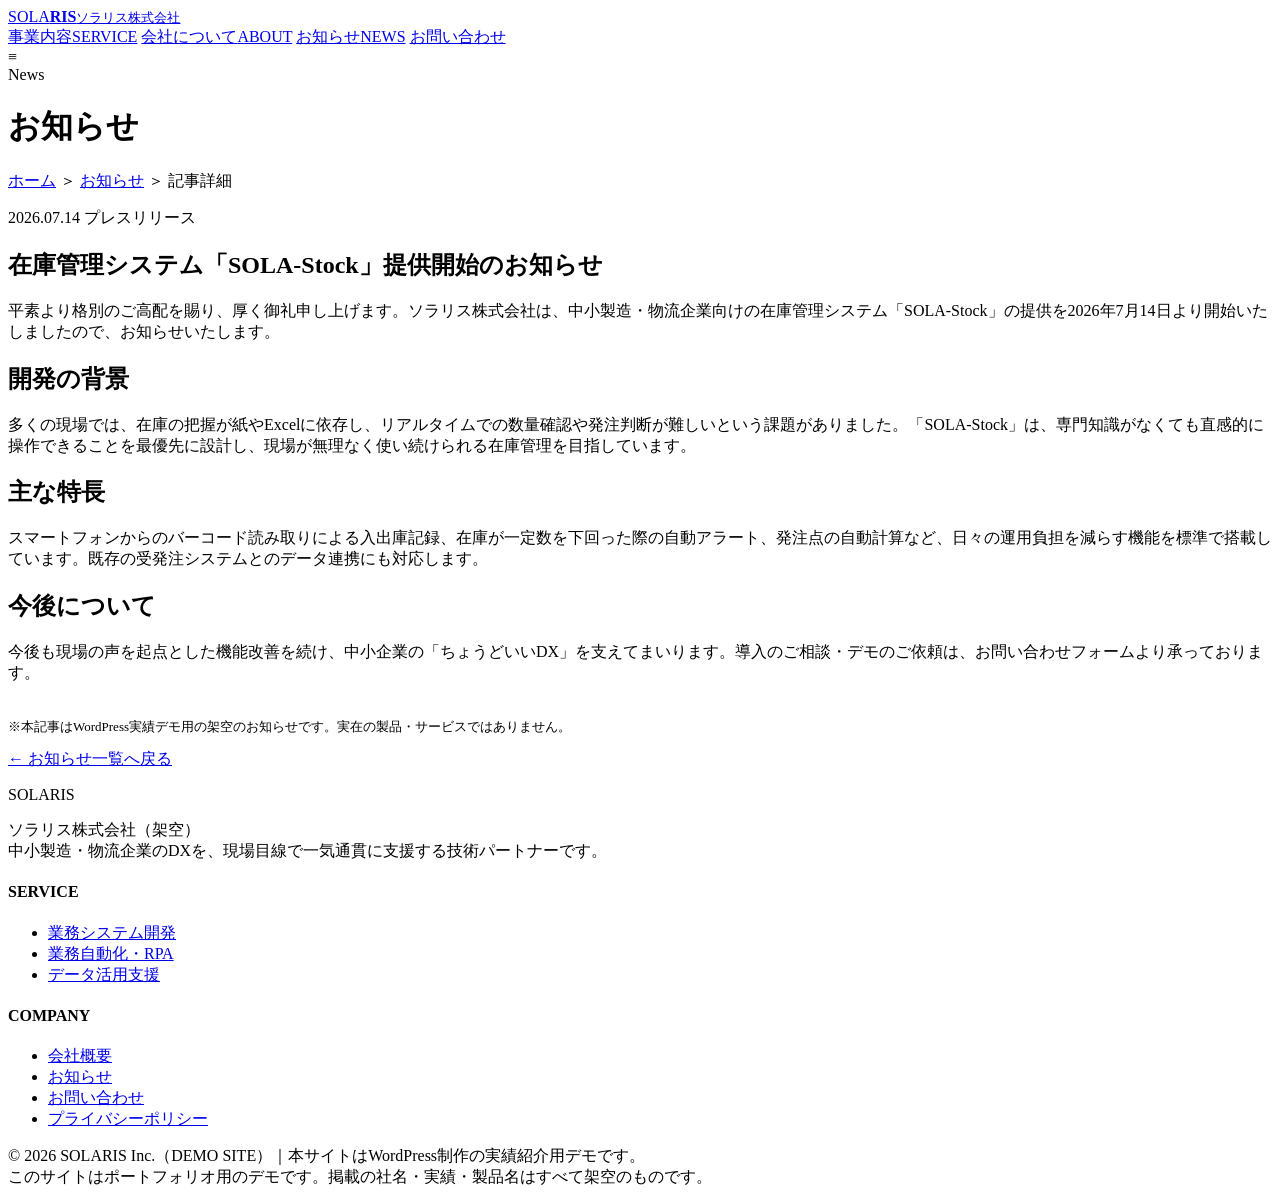
==== news-article.html @ fe6686fa "Add files via upload" ====
<!DOCTYPE html>
<html lang="ja">
<head>
<meta charset="UTF-8">
<meta name="viewport" content="width=device-width, initial-scale=1.0">
<title>在庫管理システム「SOLA-Stock」提供開始のお知らせ｜株式会社SOLARIS（デモ）</title>
<meta name="description" content="WordPress実績用デモ。記事詳細ページのサンプルです。">
<link rel="preconnect" href="https://fonts.googleapis.com">
<link rel="preconnect" href="https://fonts.gstatic.com" crossorigin>
<link href="https://fonts.googleapis.com/css2?family=Noto+Sans+JP:wght@400;500;700&family=Zen+Old+Mincho:wght@500;600&display=swap" rel="stylesheet">
<link rel="stylesheet" href="assets/style.css">
</head>
<body>

<header class="hdr">
  <div class="hdr__in">
    <a class="logo" href="index.html">SOLA<b>RIS</b><small>ソラリス株式会社</small></a>
    <nav class="nav">
      <a href="index.html#service">事業内容<span class="en">SERVICE</span></a>
      <a href="index.html#about">会社について<span class="en">ABOUT</span></a>
      <a href="news.html">お知らせ<span class="en">NEWS</span></a>
      <a class="nav__cta" href="index.html#contact">お問い合わせ</a>
    </nav>
    <div class="hdr__menu">≡</div>
  </div>
</header>

<div class="pagehead">
  <span class="en">News</span>
  <h1>お知らせ</h1>
</div>

<div class="inner">
  <p class="crumb"><a href="index.html">ホーム</a> ＞ <a href="news.html">お知らせ</a> ＞ 記事詳細</p>
</div>

<article class="article">
  <div class="article__meta">
    <span class="news-item__date">2026.07.14</span>
    <span class="news-item__cat press">プレスリリース</span>
  </div>
  <h1>在庫管理システム「SOLA-Stock」提供開始のお知らせ</h1>

  <div class="article__body">
    <p>平素より格別のご高配を賜り、厚く御礼申し上げます。ソラリス株式会社は、中小製造・物流企業向けの在庫管理システム「SOLA-Stock」の提供を2026年7月14日より開始いたしましたので、お知らせいたします。</p>

    <h2>開発の背景</h2>
    <p>多くの現場では、在庫の把握が紙やExcelに依存し、リアルタイムでの数量確認や発注判断が難しいという課題がありました。「SOLA-Stock」は、専門知識がなくても直感的に操作できることを最優先に設計し、現場が無理なく使い続けられる在庫管理を目指しています。</p>

    <h2>主な特長</h2>
    <p>スマートフォンからのバーコード読み取りによる入出庫記録、在庫が一定数を下回った際の自動アラート、発注点の自動計算など、日々の運用負担を減らす機能を標準で搭載しています。既存の受発注システムとのデータ連携にも対応します。</p>

    <h2>今後について</h2>
    <p>今後も現場の声を起点とした機能改善を続け、中小企業の「ちょうどいいDX」を支えてまいります。導入のご相談・デモのご依頼は、お問い合わせフォームより承っております。</p>

    <p style="font-size:13px;color:var(--sub);margin-top:34px">※本記事はWordPress実績デモ用の架空のお知らせです。実在の製品・サービスではありません。</p>
  </div>

  <div class="article__back"><a class="link-btn" href="news.html">← お知らせ一覧へ戻る</a></div>
</article>

<footer class="ft">
  <div class="inner">
    <div class="ft__grid">
      <div>
        <p class="ft__logo">SOLARIS</p>
        <p class="ft__desc">ソラリス株式会社（架空）<br>中小製造・物流企業のDXを、現場目線で一気通貫に支援する技術パートナーです。</p>
      </div>
      <div>
        <h4>SERVICE</h4>
        <ul>
          <li><a href="index.html#service">業務システム開発</a></li>
          <li><a href="index.html#service">業務自動化・RPA</a></li>
          <li><a href="index.html#service">データ活用支援</a></li>
        </ul>
      </div>
      <div>
        <h4>COMPANY</h4>
        <ul>
          <li><a href="index.html#about">会社概要</a></li>
          <li><a href="news.html">お知らせ</a></li>
          <li><a href="index.html#contact">お問い合わせ</a></li>
          <li><a href="#">プライバシーポリシー</a></li>
        </ul>
      </div>
    </div>
    <div class="ft__bottom">© 2026 SOLARIS Inc.（DEMO SITE）｜本サイトはWordPress制作の実績紹介用デモです。</div>
  </div>
</footer>
<div class="demo-note">このサイトはポートフォリオ用のデモです。掲載の社名・実績・製品名はすべて架空のものです。</div>

</body>
</html>
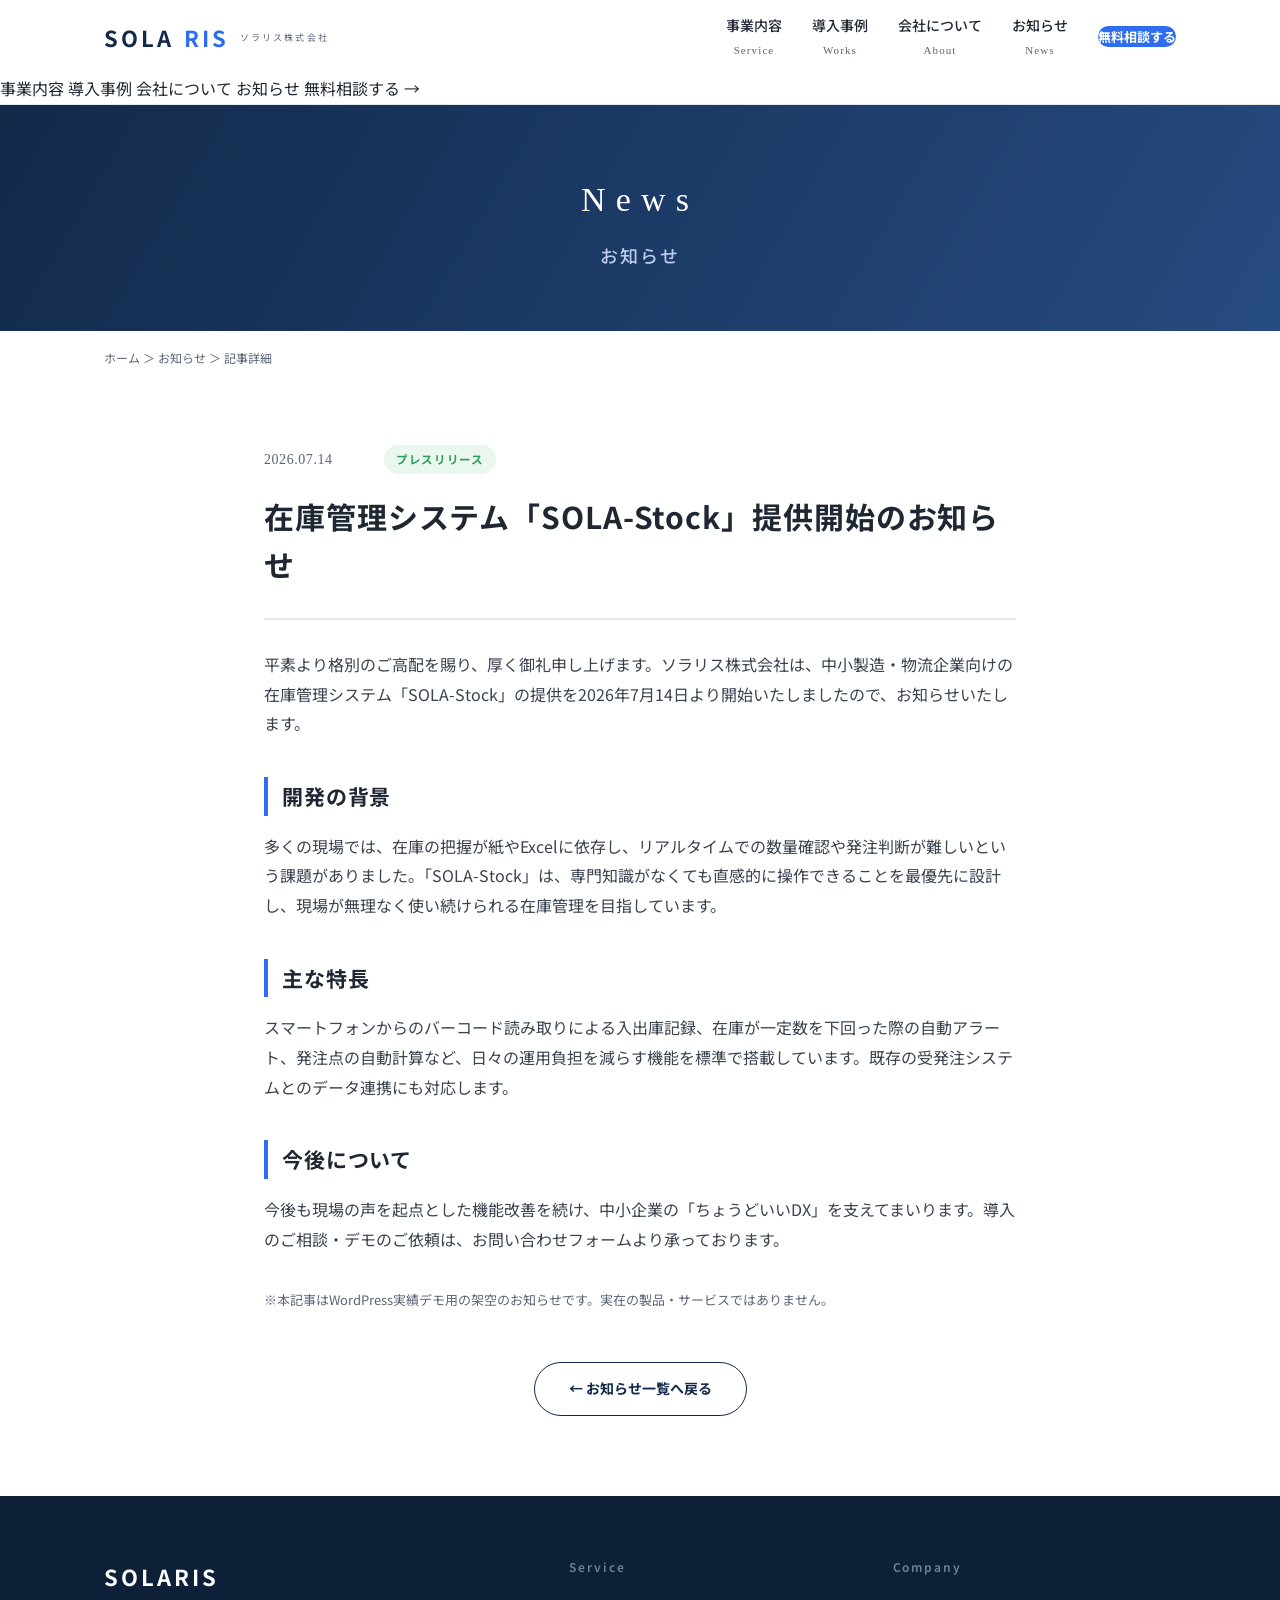
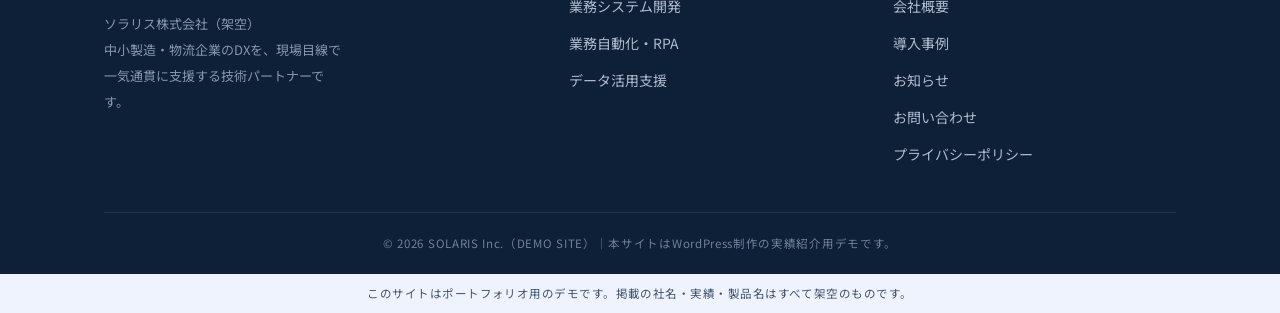
==== commit f7f8de45: "デザインリニューアル：写真主体のモダンデザインに刷新（トップ・下層）" ====
--- a/news-article.html
+++ b/news-article.html
@@ -7,27 +7,38 @@
 <meta name="description" content="WordPress実績用デモ。記事詳細ページのサンプルです。">
 <link rel="preconnect" href="https://fonts.googleapis.com">
 <link rel="preconnect" href="https://fonts.gstatic.com" crossorigin>
-<link href="https://fonts.googleapis.com/css2?family=Noto+Sans+JP:wght@400;500;700&family=Zen+Old+Mincho:wght@500;600&display=swap" rel="stylesheet">
+<link href="https://fonts.googleapis.com/css2?family=Noto+Sans+JP:wght@400;500;700;900&family=Montserrat:wght@500;600;700;800&display=swap" rel="stylesheet">
 <link rel="stylesheet" href="assets/style.css">
 </head>
 <body>
 
-<header class="hdr">
+<header class="hdr" id="hdr">
   <div class="hdr__in">
     <a class="logo" href="index.html">SOLA<b>RIS</b><small>ソラリス株式会社</small></a>
     <nav class="nav">
-      <a href="index.html#service">事業内容<span class="en">SERVICE</span></a>
-      <a href="index.html#about">会社について<span class="en">ABOUT</span></a>
-      <a href="news.html">お知らせ<span class="en">NEWS</span></a>
-      <a class="nav__cta" href="index.html#contact">お問い合わせ</a>
+      <a href="index.html#service">事業内容<span class="en">Service</span></a>
+      <a href="index.html#works">導入事例<span class="en">Works</span></a>
+      <a href="index.html#about">会社について<span class="en">About</span></a>
+      <a href="news.html">お知らせ<span class="en">News</span></a>
+      <a class="nav__cta" href="index.html#contact">無料相談する<svg viewBox="0 0 24 24" fill="none" stroke="currentColor" stroke-width="2.2" stroke-linecap="round" stroke-linejoin="round"><path d="M5 12h14M13 6l6 6-6 6"/></svg></a>
     </nav>
-    <div class="hdr__menu">≡</div>
+    <button class="hdr__menu" id="menuBtn" aria-label="メニュー"><span></span><span></span><span></span></button>
+  </div>
+  <div class="drawer" id="drawer">
+    <a href="index.html#service">事業内容</a>
+    <a href="index.html#works">導入事例</a>
+    <a href="index.html#about">会社について</a>
+    <a href="news.html">お知らせ</a>
+    <a class="drawer__cta" href="index.html#contact">無料相談する →</a>
   </div>
 </header>
 
 <div class="pagehead">
-  <span class="en">News</span>
-  <h1>お知らせ</h1>
+  <div class="pagehead__bg"><img src="assets/img/hero.jpg" alt=""></div>
+  <div class="inner">
+    <span class="en">News</span>
+    <h1>お知らせ</h1>
+  </div>
 </div>
 
 <div class="inner">
@@ -63,11 +74,11 @@
   <div class="inner">
     <div class="ft__grid">
       <div>
-        <p class="ft__logo">SOLARIS</p>
+        <p class="ft__logo">SOLA<b>RIS</b></p>
         <p class="ft__desc">ソラリス株式会社（架空）<br>中小製造・物流企業のDXを、現場目線で一気通貫に支援する技術パートナーです。</p>
       </div>
       <div>
-        <h4>SERVICE</h4>
+        <h4>Service</h4>
         <ul>
           <li><a href="index.html#service">業務システム開発</a></li>
           <li><a href="index.html#service">業務自動化・RPA</a></li>
@@ -75,9 +86,10 @@
         </ul>
       </div>
       <div>
-        <h4>COMPANY</h4>
+        <h4>Company</h4>
         <ul>
           <li><a href="index.html#about">会社概要</a></li>
+          <li><a href="index.html#works">導入事例</a></li>
           <li><a href="news.html">お知らせ</a></li>
           <li><a href="index.html#contact">お問い合わせ</a></li>
           <li><a href="#">プライバシーポリシー</a></li>
@@ -89,5 +101,6 @@
 </footer>
 <div class="demo-note">このサイトはポートフォリオ用のデモです。掲載の社名・実績・製品名はすべて架空のものです。</div>
 
+<script src="assets/script.js"></script>
 </body>
 </html>
--- a/assets/style.css
+++ b/assets/style.css
@@ -0,0 +1,135 @@
+/* SOLARIS corporate demo — shared styles */
+:root{
+  --navy:#12294a; --navy2:#1c3a63; --blue:#2f6df0; --blue-soft:#eef3fe;
+  --ink:#1f2733; --sub:#5a6577; --line:#e4e8ef; --bg:#ffffff; --bg2:#f6f8fc;
+  --radius:12px;
+  --sans:'Noto Sans JP','Hiragino Kaku Gothic ProN',sans-serif;
+  --serif:'Zen Old Mincho',serif;
+}
+*{margin:0;padding:0;box-sizing:border-box}
+html{scroll-behavior:smooth}
+body{font-family:var(--sans);color:var(--ink);background:var(--bg);line-height:1.85;font-size:16px;-webkit-font-smoothing:antialiased}
+img,svg{max-width:100%;display:block}
+a{color:inherit;text-decoration:none}
+.inner{max-width:1120px;margin:0 auto;padding:0 24px}
+.en{font-family:var(--serif)}
+
+/* header */
+.hdr{position:sticky;top:0;z-index:50;background:rgba(255,255,255,.94);backdrop-filter:blur(8px);border-bottom:1px solid var(--line)}
+.hdr__in{max-width:1120px;margin:0 auto;padding:0 24px;height:74px;display:flex;align-items:center;justify-content:space-between}
+.logo{font-weight:700;font-size:22px;letter-spacing:.14em;color:var(--navy);display:flex;align-items:center;gap:10px}
+.logo b{color:var(--blue)}
+.logo small{display:block;font-size:9px;letter-spacing:.24em;color:var(--sub);font-weight:400;margin-top:2px}
+.nav{display:flex;gap:30px;font-size:14px;font-weight:500;align-items:center}
+.nav a{color:var(--ink);transition:color .2s;position:relative;padding:4px 0}
+.nav a:hover{color:var(--blue)}
+.nav .en{font-size:11px;color:var(--sub);display:block;text-align:center;letter-spacing:.1em;margin-top:1px;font-weight:400}
+.nav__cta{background:var(--blue);color:#fff!important;padding:12px 30px;border-radius:999px;font-weight:700;font-size:13px;line-height:1;white-space:nowrap;transition:background .2s}
+.nav .nav__cta{display:inline-flex;align-items:center}
+.nav .nav__cta .en{display:none}
+.nav__cta:hover{background:#2159d6}
+.hdr__menu{display:none}
+@media(max-width:900px){.nav{display:none}.hdr__menu{display:block;font-size:26px;color:var(--navy)}}
+
+/* hero */
+.hero{position:relative;background:linear-gradient(120deg,var(--navy) 0%,var(--navy2) 60%,#264b80 100%);color:#fff;overflow:hidden}
+.hero::after{content:"";position:absolute;right:-120px;top:-80px;width:520px;height:520px;border-radius:50%;background:radial-gradient(circle,rgba(47,109,240,.5),transparent 68%)}
+.hero__in{max-width:1120px;margin:0 auto;padding:96px 24px 104px;position:relative;z-index:1}
+.hero__eyebrow{font-family:var(--serif);letter-spacing:.3em;font-size:13px;color:#9fc0ff;margin-bottom:22px}
+.hero h1{font-size:clamp(30px,4.6vw,52px);font-weight:700;line-height:1.5;letter-spacing:.04em;margin-bottom:24px}
+.hero h1 span{color:#7ea8ff}
+.hero p{font-size:16px;color:#c7d4ea;max-width:52ch;margin-bottom:36px}
+.btn{display:inline-flex;align-items:center;gap:10px;background:var(--blue);color:#fff;font-weight:700;font-size:15px;padding:16px 38px;border-radius:999px;transition:transform .2s,background .2s;border:none;cursor:pointer;font-family:var(--sans)}
+.btn:hover{transform:translateY(-2px);background:#2159d6}
+.btn--ghost{background:transparent;border:1px solid rgba(255,255,255,.5)}
+.btn--ghost:hover{background:rgba(255,255,255,.1);transform:none}
+.hero__btns{display:flex;gap:14px;flex-wrap:wrap}
+.hero__stats{display:flex;gap:44px;margin-top:56px;flex-wrap:wrap}
+.hero__stat b{font-family:var(--serif);font-size:34px;color:#fff;display:block;line-height:1.2}
+.hero__stat span{font-size:12px;color:#9fb3d4;letter-spacing:.08em}
+
+/* section base */
+.sec{padding:88px 0}
+.sec--gray{background:var(--bg2)}
+.sec-head{text-align:center;margin-bottom:52px}
+.sec-head .en{display:block;font-size:13px;letter-spacing:.34em;color:var(--blue);font-family:var(--serif);margin-bottom:12px;text-transform:uppercase}
+.sec-head h2{font-size:clamp(24px,3vw,33px);font-weight:700;letter-spacing:.06em}
+.sec-head p{color:var(--sub);font-size:15px;margin-top:14px}
+
+/* services */
+.svc{display:grid;grid-template-columns:repeat(3,1fr);gap:24px}
+.svc__card{background:#fff;border:1px solid var(--line);border-radius:var(--radius);padding:36px 30px;transition:transform .3s,box-shadow .3s}
+.svc__card:hover{transform:translateY(-6px);box-shadow:0 20px 44px rgba(18,41,74,.1)}
+.svc__ic{width:60px;height:60px;border-radius:14px;background:var(--blue-soft);display:flex;align-items:center;justify-content:center;margin-bottom:22px}
+.svc__ic svg{width:30px;height:30px;stroke:var(--blue)}
+.svc__card h3{font-size:19px;margin-bottom:8px;letter-spacing:.04em}
+.svc__no{font-family:var(--serif);font-size:13px;color:var(--blue);letter-spacing:.1em;margin-bottom:14px}
+.svc__card p{font-size:14px;color:var(--sub)}
+@media(max-width:900px){.svc{grid-template-columns:1fr;max-width:460px;margin:0 auto}}
+
+/* about split */
+.about{display:grid;grid-template-columns:1.05fr .95fr;gap:56px;align-items:center}
+.about__txt h2{font-size:clamp(22px,2.8vw,30px);font-weight:700;line-height:1.6;letter-spacing:.05em;margin-bottom:20px}
+.about__txt .en{color:var(--blue);font-family:var(--serif);letter-spacing:.3em;font-size:13px;display:block;margin-bottom:14px}
+.about__txt p{color:var(--sub);font-size:15px;margin-bottom:16px}
+.about__visual{background:linear-gradient(135deg,var(--navy),#2a4f85);border-radius:16px;aspect-ratio:4/3;display:flex;align-items:center;justify-content:center;position:relative;overflow:hidden}
+.about__visual .en{color:rgba(255,255,255,.9);font-family:var(--serif);font-size:26px;letter-spacing:.2em;text-align:center;padding:20px}
+.about__visual::before{content:"";position:absolute;inset:0;background-image:linear-gradient(rgba(255,255,255,.06) 1px,transparent 1px),linear-gradient(90deg,rgba(255,255,255,.06) 1px,transparent 1px);background-size:32px 32px}
+@media(max-width:900px){.about{grid-template-columns:1fr;gap:32px}}
+
+/* news preview / list */
+.news-list{display:flex;flex-direction:column;gap:0;border-top:1px solid var(--line)}
+.news-item{display:flex;gap:26px;align-items:center;padding:22px 6px;border-bottom:1px solid var(--line);transition:background .2s}
+.news-item:hover{background:var(--bg2)}
+.news-item__date{font-family:var(--serif);font-size:14px;color:var(--sub);flex:none;width:104px;letter-spacing:.04em}
+.news-item__cat{flex:none;font-size:11.5px;font-weight:700;letter-spacing:.06em;padding:4px 12px;border-radius:999px;background:var(--blue-soft);color:var(--blue);min-width:96px;text-align:center}
+.news-item__cat.press{background:#eaf7ef;color:#2e9e5b}
+.news-item__cat.recruit{background:#fdf0e8;color:#d97a2b}
+.news-item__ttl{font-size:15.5px;font-weight:500;flex:1}
+.news-item:hover .news-item__ttl{color:var(--blue)}
+.news-item__arrow{color:var(--sub);flex:none}
+@media(max-width:720px){
+  .news-item{flex-wrap:wrap;gap:8px 14px;padding:18px 6px}
+  .news-item__ttl{flex-basis:100%;order:3}
+  .news-item__arrow{display:none}
+}
+.news-more{text-align:center;margin-top:40px}
+.link-btn{display:inline-flex;align-items:center;gap:10px;border:1px solid var(--navy);color:var(--navy);font-weight:700;font-size:14px;padding:13px 34px;border-radius:999px;transition:background .2s,color .2s}
+.link-btn:hover{background:var(--navy);color:#fff}
+
+/* cta band */
+.cta{background:linear-gradient(120deg,var(--navy),#25487d);color:#fff;text-align:center;padding:76px 0}
+.cta h2{font-size:clamp(23px,3vw,32px);font-weight:700;letter-spacing:.06em;margin-bottom:14px}
+.cta p{color:#c7d4ea;margin-bottom:32px}
+
+/* footer */
+.ft{background:#0e2038;color:#aeb9cc;padding:60px 0 0;font-size:14px}
+.ft__grid{display:grid;grid-template-columns:1.5fr 1fr 1fr;gap:40px;padding-bottom:44px}
+.ft__logo{color:#fff;font-size:22px;font-weight:700;letter-spacing:.14em;margin-bottom:14px}
+.ft__desc{font-size:13px;line-height:2;color:#8595ad;max-width:34ch}
+.ft h4{font-size:12px;letter-spacing:.16em;color:#6f7f99;margin-bottom:16px;font-weight:600}
+.ft ul{list-style:none;display:flex;flex-direction:column;gap:11px}
+.ft ul a:hover{color:#fff}
+.ft__bottom{border-top:1px solid #22344f;padding:20px 0;text-align:center;font-size:11.5px;color:#6f7f99;letter-spacing:.06em}
+@media(max-width:900px){.ft__grid{grid-template-columns:1fr;gap:30px}}
+
+.demo-note{background:#eef3fe;color:#40546f;font-size:11.5px;text-align:center;padding:9px 16px;letter-spacing:.04em}
+
+/* page header (sub pages) */
+.pagehead{background:linear-gradient(120deg,var(--navy),#264b80);color:#fff;padding:64px 0 58px;text-align:center}
+.pagehead .en{font-family:var(--serif);letter-spacing:.3em;font-size:34px;display:block;margin-bottom:8px}
+.pagehead h1{font-size:18px;font-weight:500;letter-spacing:.1em;color:#bcccea}
+.crumb{font-size:12px;color:var(--sub);padding:16px 0}
+.crumb a:hover{color:var(--blue)}
+
+/* article */
+.article{max-width:800px;margin:0 auto;padding:60px 24px 80px}
+.article__meta{display:flex;align-items:center;gap:16px;margin-bottom:18px}
+.article h1{font-size:clamp(22px,3vw,30px);font-weight:700;line-height:1.6;letter-spacing:.03em;margin-bottom:30px;padding-bottom:30px;border-bottom:2px solid var(--line)}
+.article__body p{margin-bottom:22px;color:#39424f}
+.article__body h2{font-size:21px;font-weight:700;margin:38px 0 16px;padding-left:14px;border-left:4px solid var(--blue);letter-spacing:.04em}
+.article__body img{border-radius:10px;margin:24px 0}
+.article__back{text-align:center;margin-top:50px}
+.filters{display:flex;gap:10px;justify-content:center;flex-wrap:wrap;margin-bottom:40px}
+.filters a{font-size:13px;font-weight:600;padding:9px 20px;border-radius:999px;border:1px solid var(--line);color:var(--sub);transition:all .2s}
+.filters a.is-active,.filters a:hover{background:var(--navy);color:#fff;border-color:var(--navy)}
